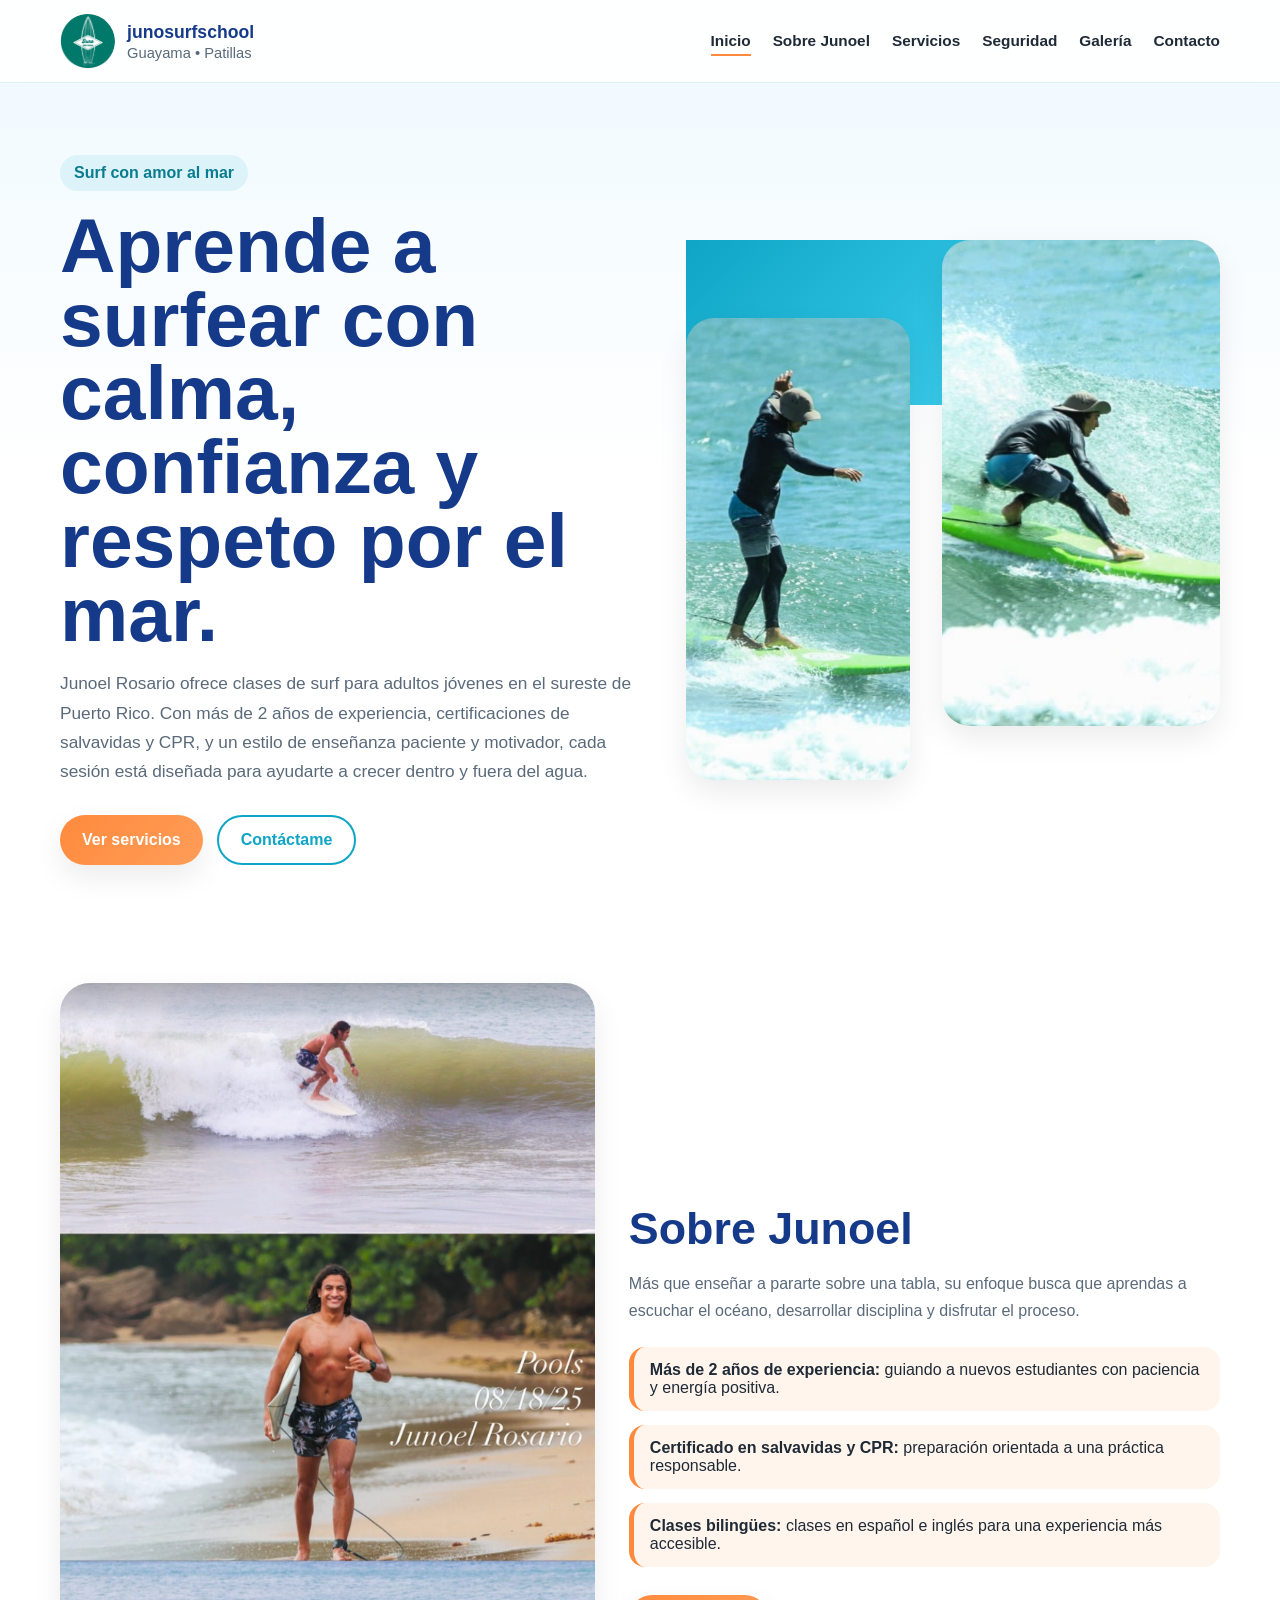
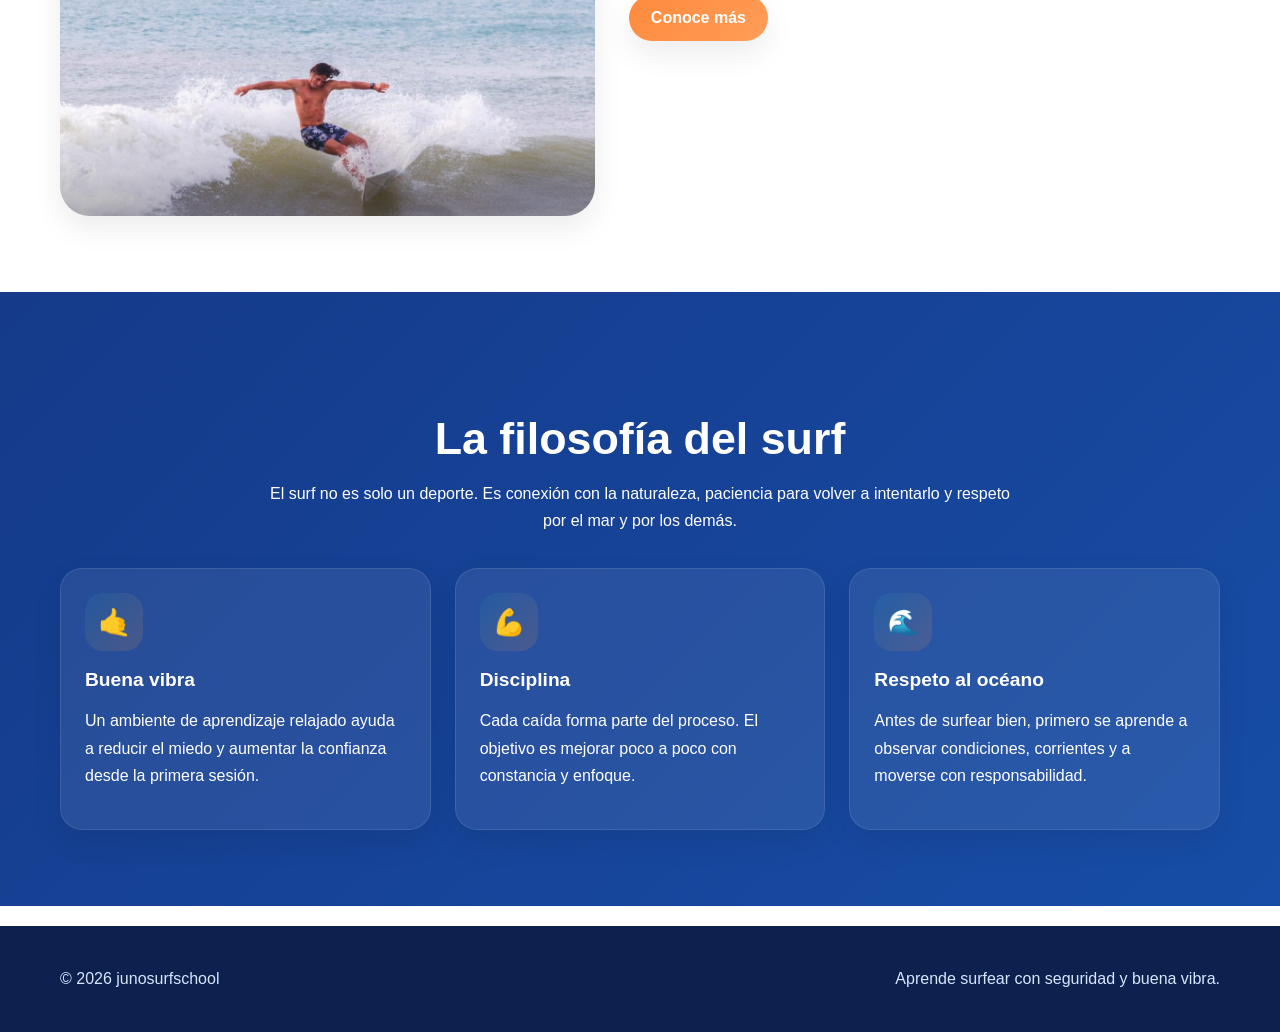
==== index.html @ af9191b1 "Proyecto de surf" ====
<!DOCTYPE html>
<html lang="es">
<head>
  <meta charset="UTF-8" />
  <meta name="viewport" content="width=device-width, initial-scale=1.0" />
  <title>junosurfschool | Inicio</title>
  <meta name="description" content="Clases de surf en Guayama y Patillas con Junoel Rosario. Sitio web informativo del proyecto final de COTI 4210." />
  <link rel="stylesheet" href="style.css" />
</head>
<body>
  <header class="site-header">
    <div class="container navbar">
      <a class="logo-wrap" href="index.html">
        <div class="logo-badge"><img src="Logo.png" alt="Logo"></div>
        <div class="logo-text">
          <h1>junosurfschool</h1>
          <p>Guayama • Patillas</p>
        </div>
      </a>
      <nav class="nav-links">
        <a class="active" href="index.html">Inicio</a>
        <a href="about.html">Sobre Junoel</a>
        <a href="services.html">Servicios</a>
        <a href="safety.html">Seguridad</a>
        <a href="gallery.html">Galería</a>
        <a href="contact.html">Contacto</a>
      </nav>
    </div>
  </header>
  <main>
    <section class="hero">
      <div class="container hero-grid">
        <div>
          <span class="eyebrow">Surf con amor al mar</span>
          <h2>Aprende a surfear con calma, confianza y respeto por el mar.</h2>
          <p>
            Junoel Rosario ofrece clases de surf para adultos jóvenes en el sureste de Puerto Rico. Con más de 2 años de experiencia,
            certificaciones de salvavidas y CPR, y un estilo de enseñanza paciente y motivador, cada sesión está diseñada para
            ayudarte a crecer dentro y fuera del agua.
          </p>
          <div class="hero-actions">
            <a class="btn" href="services.html">Ver servicios</a>
            <a class="btn-outline" href="contact.html">Contáctame</a>
          </div>
        </div>
        <div class="hero-card">
          <div class="wave-block"></div>
          <div class="stack-left">
            <img class="ocean-photo" src="JunoSurfing.png" alt="Chicken Joe" />
          </div>
          <div class="stack-right">
            <img class="ocean-photo" src="ChickenJoe.png" alt="Junoel surfeando" />
          </div>
        </div>
      </div>
    </section>

    <section class="section">
      <div class="container split">
        <div class="photo-panel">
          <img src="Junoel.png" alt="Instructor Junoel Rosario" />
        </div>
        <div>
          <div class="section-heading" style="text-align:left; margin:0 0 10px;">
            <h3>Sobre Junoel</h3>
            <p>Más que enseñar a pararte sobre una tabla, su enfoque busca que aprendas a escuchar el océano, desarrollar disciplina y disfrutar el proceso.</p>
          </div>
          <div class="info-list">
            <div class="info-pill"><strong>Más de 2 años de experiencia:</strong> guiando a nuevos estudiantes con paciencia y energía positiva.</div>
            <div class="info-pill"><strong>Certificado en salvavidas y CPR:</strong> preparación orientada a una práctica responsable.</div>
            <div class="info-pill"><strong>Clases bilingües:</strong> clases en español e inglés para una experiencia más accesible.</div>
          </div>
          <div class="hero-actions">
            <a class="btn" href="about.html">Conoce más</a>
          </div>
        </div>
      </div>
    </section>

    <section class="section band">
      <div class="container">
        <div class="section-heading">
          <h3>La filosofía del surf</h3>
          <p>El surf no es solo un deporte. Es conexión con la naturaleza, paciencia para volver a intentarlo y respeto por el mar y por los demás.</p>
        </div>
        <div class="features">
          <article class="card">
            <div class="card-icon">🤙</div>
            <h4>Buena vibra</h4>
            <p>Un ambiente de aprendizaje relajado ayuda a reducir el miedo y aumentar la confianza desde la primera sesión.</p>
          </article>
          <article class="card">
            <div class="card-icon">💪</div>
            <h4>Disciplina</h4>
            <p>Cada caída forma parte del proceso. El objetivo es mejorar poco a poco con constancia y enfoque.</p>
          </article>
          <article class="card">
            <div class="card-icon">🌊</div>
            <h4>Respeto al océano</h4>
            <p>Antes de surfear bien, primero se aprende a observar condiciones, corrientes y a moverse con responsabilidad.</p>
          </article>
        </div>
      </div>
    </section>
  </main>

  <footer class="site-footer">
    <div class="container footer-grid">
      <p>© 2026 junosurfschool</p>
      <p>Aprende surfear con seguridad y buena vibra.</p>
    </div>
  </footer>
</body>
</html>
---- style.css ----
:root {
  --navy: #153a8a;
  --ocean: #0ea5c6;
  --teal: #0b7c8f;
  --sunset: #ff8a3d;
  --foam: #f5fbff;
  --sand: #fff5ec;
  --text: #1f2a37;
  --muted: #5a6a7a;
  --white: #ffffff;
  --shadow: 0 12px 30px rgba(0, 0, 0, 0.08);
  --radius: 22px;
  --max: 1160px;
}

* {
  box-sizing: border-box;
}

html {
  scroll-behavior: smooth;
}

body {
  margin: 0;
  font-family: Arial, Helvetica, sans-serif;
  color: var(--text);
  background: linear-gradient(180deg, #eef9ff 0%, #ffffff 18%, #ffffff 100%);
}

a {
  color: inherit;
  text-decoration: none;
}

img {
  max-width: 100%;
  display: block;
}

.container {
  width: min(92%, var(--max));
  margin: 0 auto;
}

.site-header {
  position: sticky;
  top: 0;
  z-index: 1000;
  background: rgba(255, 255, 255, 0.93);
  backdrop-filter: blur(10px);
  border-bottom: 1px solid rgba(14, 165, 198, 0.12);
}

.navbar {
  display: flex;
  align-items: center;
  justify-content: space-between;
  min-height: 82px;
  gap: 16px;
}

.logo-wrap {
  display: flex;
  align-items: center;
  gap: 12px;
}

.logo-badge {
  width: 55px;
  height: 55px;
  border-radius: 50%;
  overflow: hidden;
}

.logo-badge img {
  width: 100%;
  height: 100%;
  object-fit: cover;
}

.logo-text h1 {
  font-size: 1.1rem;
  margin: 0;
  color: var(--navy);
}

.logo-text p {
  margin: 2px 0 0;
  color: var(--muted);
  font-size: 0.92rem;
}

.nav-links {
  display: flex;
  gap: 22px;
  align-items: center;
}

.nav-links a {
  color: var(--text);
  font-weight: 600;
  font-size: 0.96rem;
  position: relative;
}

.nav-links a::after {
  content: "";
  position: absolute;
  left: 0;
  bottom: -6px;
  width: 0;
  height: 2px;
  background: var(--sunset);
  transition: width 0.25s ease;
}

.nav-links a:hover::after,
.nav-links a.active::after {
  width: 100%;
}

.btn,
.btn-outline {
  display: inline-flex;
  align-items: center;
  justify-content: center;
  padding: 14px 22px;
  border-radius: 999px;
  font-weight: 700;
  transition: transform 0.2s ease, opacity 0.2s ease, background 0.2s ease;
}

.btn {
  background: linear-gradient(135deg, var(--sunset), #ff9d58);
  color: var(--white);
  box-shadow: var(--shadow);
}

.btn-outline {
  border: 2px solid var(--ocean);
  color: var(--ocean);
  background: var(--white);
}

.btn:hover,
.btn-outline:hover {
  transform: translateY(-2px);
  opacity: 0.95;
}

.hero {
  padding: 72px 0 42px;
}

.hero-grid {
  display: grid;
  grid-template-columns: 1.05fr 0.95fr;
  gap: 36px;
  align-items: center;
}

.eyebrow {
  display: inline-block;
  background: rgba(14, 165, 198, 0.1);
  color: var(--teal);
  border-radius: 999px;
  padding: 9px 14px;
  font-weight: 700;
  margin-bottom: 18px;
}

.hero h2 {
  font-size: clamp(2.4rem, 6vw, 4.8rem);
  line-height: 0.96;
  color: var(--navy);
  margin: 0 0 18px;
}

.hero p {
  color: var(--muted);
  font-size: 1.08rem;
  line-height: 1.7;
}

.hero-actions {
  display: flex;
  gap: 14px;
  margin-top: 28px;
  flex-wrap: wrap;
}

.hero-card {
  position: relative;
  min-height: 540px;
}

.stack-left,
.stack-right {
  position: absolute;
  overflow: hidden;
  border-radius: 28px;
  box-shadow: var(--shadow);
}

.stack-left {
  width: 42%;
  left: 0;
  top: 78px;
  bottom: 0;
}

.stack-right {
  width: 52%;
  right: 0;
  top: 0;
  bottom: 54px;
}

.wave-block {
  position: absolute;
  top: 0;
  left: 0;
  width: 62%;
  height: 165px;
  border-radius: 0 0 34px 0;
  background: linear-gradient(135deg, var(--ocean), #3fd0ef);
}

.ocean-photo {
  width: 100%;
  height: 100%;
  object-fit: cover;
}

.section {
  padding: 76px 0;
}

.section-heading {
  text-align: center;
  max-width: 760px;
  margin: 0 auto 34px;
}

.section-heading h3 {
  font-size: clamp(1.8rem, 4vw, 2.8rem);
  color: var(--navy);
  margin-bottom: 12px;
}

.section-heading p {
  color: var(--muted);
  line-height: 1.7;
}

.features {
  display: grid;
  grid-template-columns: repeat(3, 1fr);
  gap: 24px;
}

.card {
  background: var(--white);
  border-radius: var(--radius);
  box-shadow: var(--shadow);
  padding: 24px;
}

.card-icon {
  width: 58px;
  height: 58px;
  border-radius: 18px;
  display: grid;
  place-items: center;
  font-size: 1.6rem;
  margin-bottom: 18px;
  background: linear-gradient(135deg, rgba(14, 165, 198, 0.12), rgba(255, 138, 61, 0.16));
}

.card h4 {
  margin: 0 0 12px;
  color: var(--navy);
  font-size: 1.2rem;
}

.card p,
.card li {
  color: var(--muted);
  line-height: 1.7;
}

.split {
  display: grid;
  grid-template-columns: 0.95fr 1.05fr;
  gap: 34px;
  align-items: center;
}

.photo-panel {
  overflow: hidden;
  border-radius: 30px;
  min-height: 460px;
  box-shadow: var(--shadow);
}

.photo-panel img {
  width: 100%;
  height: 100%;
  object-fit: cover;
}

.info-list {
  display: grid;
  gap: 14px;
  margin-top: 22px;
}

.info-pill {
  background: var(--sand);
  border-left: 5px solid var(--sunset);
  padding: 14px 16px;
  border-radius: 16px;
  color: var(--text);
}

.band {
  background: linear-gradient(135deg, var(--navy), #174da6);
  color: var(--white);
}

.band .section-heading h3,
.band .section-heading p,
.band h4,
.band p,
.band li {
  color: var(--white);
}

.band .card {
  background: rgba(255, 255, 255, 0.08);
  border: 1px solid rgba(255, 255, 255, 0.1);
}

.gallery-grid {
  display: grid;
  grid-template-columns: repeat(3, 1fr);
  gap: 18px;
}

.gallery-grid .card {
  padding: 0;
  overflow: hidden;
}

.gallery-grid img {
  width: 100%;
  height: 260px;
  object-fit: cover;
}

.gallery-caption {
  padding: 16px 18px 20px;
}

.contact-box {
  display: grid;
  grid-template-columns: 1fr 1fr;
  gap: 26px;
}

.contact-list {
  display: grid;
  gap: 16px;
}

.contact-item {
  display: flex;
  gap: 14px;
  align-items: flex-start;
}

.contact-item span {
  font-size: 1.4rem;
}

.site-footer {
  background: #0c214e;
  color: #d7e6ff;
  padding: 28px 0;
  margin-top: 20px;
}

.footer-grid {
  display: flex;
  justify-content: space-between;
  gap: 16px;
  align-items: center;
  flex-wrap: wrap;
}

.page-hero {
  padding: 68px 0 32px;
}

.page-banner {
  background: linear-gradient(135deg, rgba(14,165,198,0.12), rgba(255,138,61,0.18));
  border-radius: 34px;
  padding: 48px;
}

.page-banner h2 {
  font-size: clamp(2rem, 4vw, 3.4rem);
  margin: 0 0 12px;
  color: var(--navy);
}

.page-banner p {
  color: var(--muted);
  max-width: 780px;
  line-height: 1.8;
}

.two-col {
  display: grid;
  grid-template-columns: 1fr 1fr;
  gap: 24px;
}

ul.clean {
  padding-left: 20px;
}

.highlight {
  color: var(--ocean);
  font-weight: 700;
}

.small-note {
  font-size: 0.95rem;
  color: var(--muted);
}

@media (max-width: 900px) {
  .hero-grid,
  .split,
  .contact-box,
  .two-col,
  .features,
  .gallery-grid {
    grid-template-columns: 1fr;
  }

  .hero-card {
    min-height: 460px;
  }

  .nav-links {
    position: fixed;
    inset: 82px 0 auto 0;
    background: white;
    flex-direction: column;
    padding: 22px;
    box-shadow: var(--shadow);
    display: none;
  }

  .nav-links.open {
    display: flex;
  }

}

@media (max-width: 640px) {
  .hero {
    padding-top: 34px;
  }

  .page-banner,
  .card {
    padding: 22px;
  }

  .stack-left {
    width: 46%;
  }

  .stack-right {
    width: 50%;
  }

  .hero h2 {
    line-height: 1.03;
  }
}
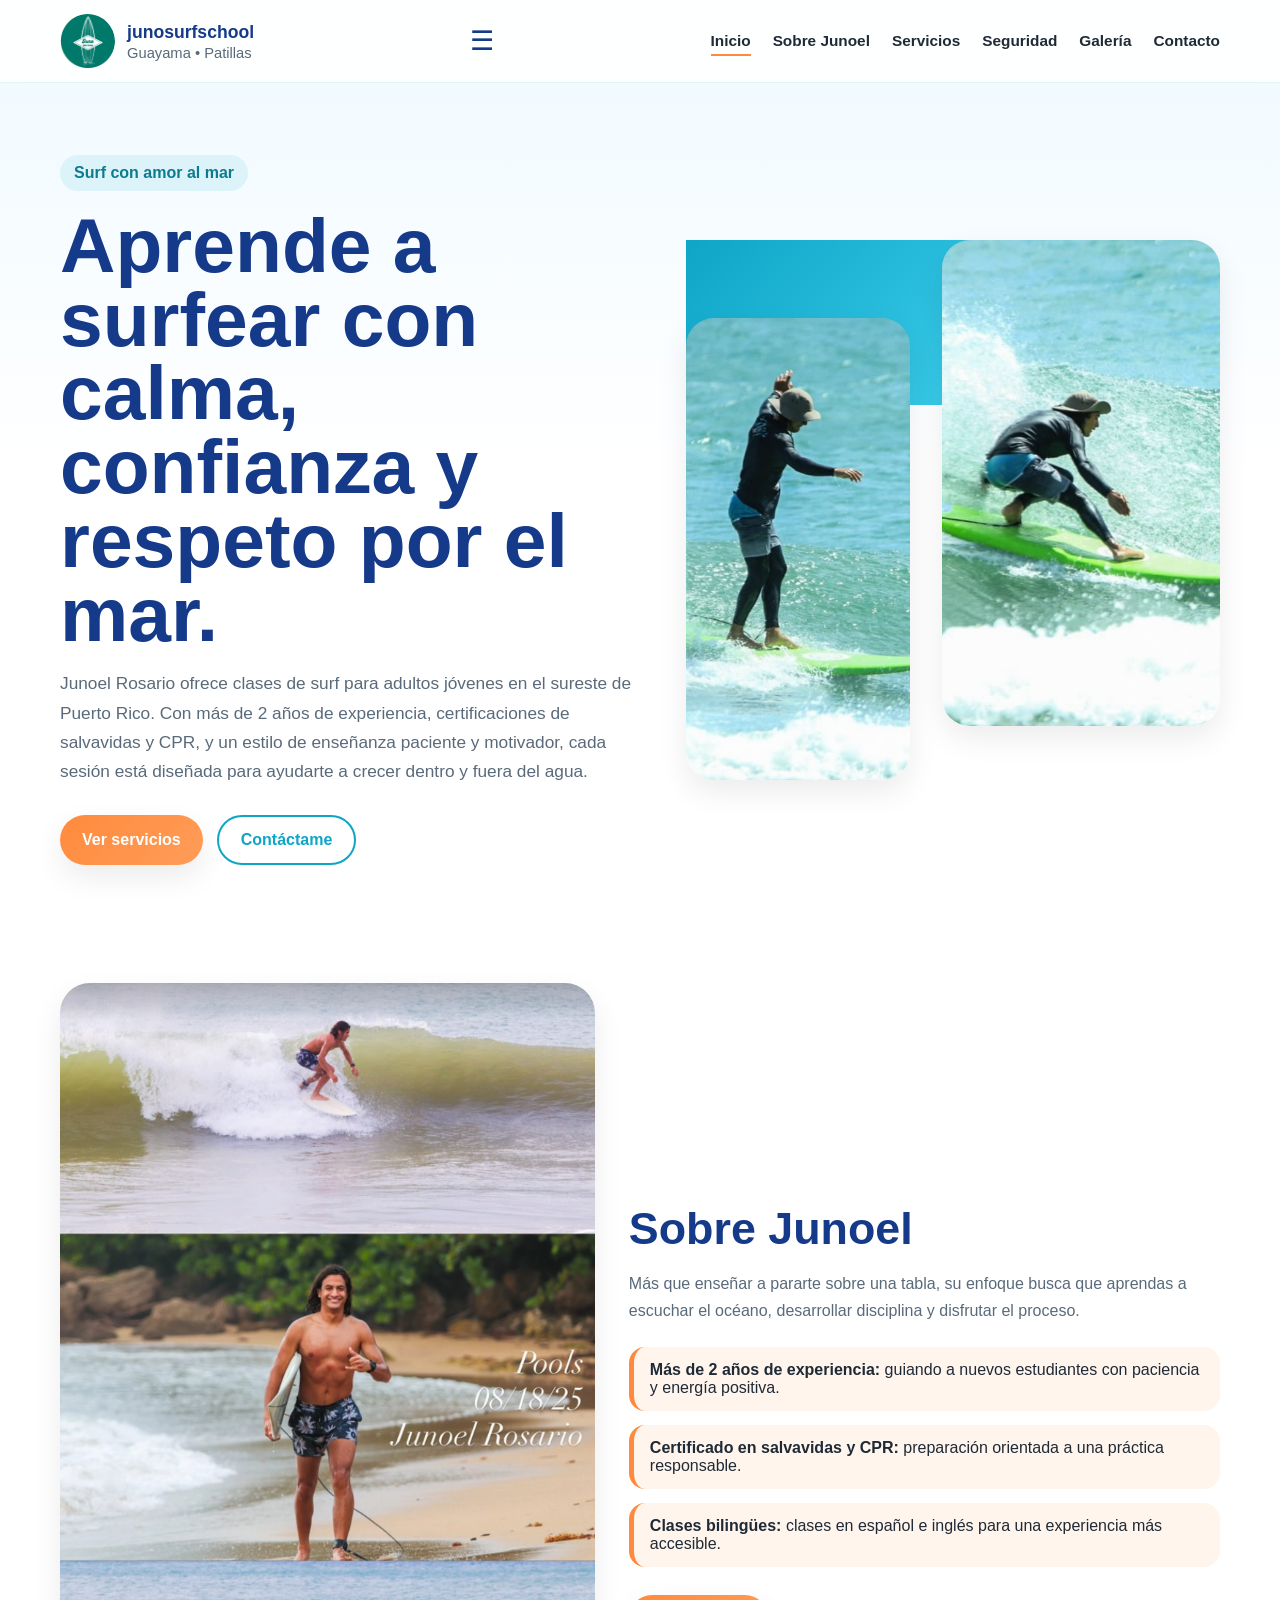
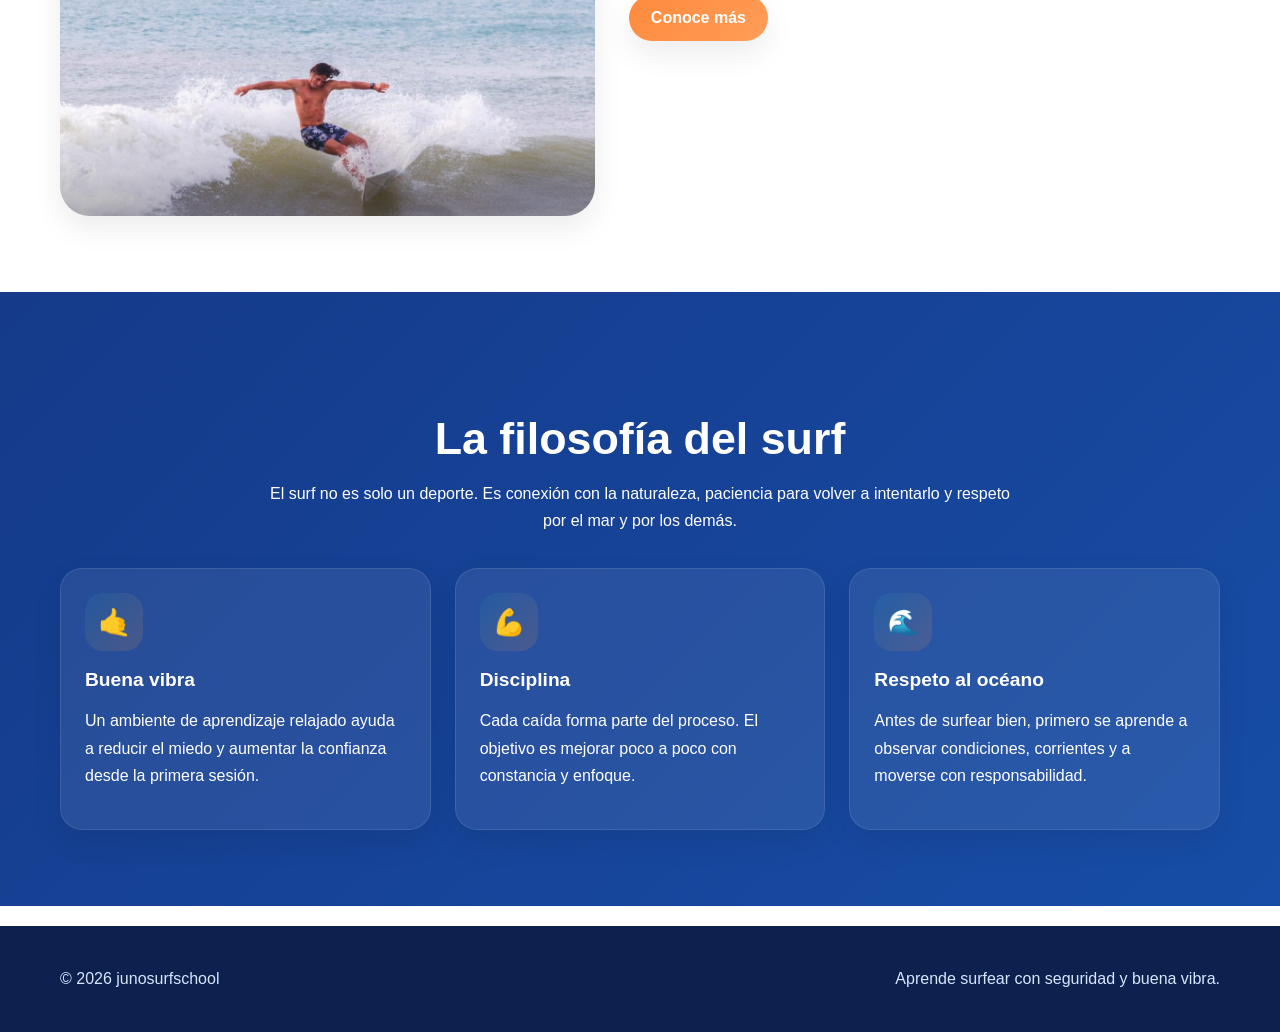
==== commit 22c5d125: "Proyecto casi terminado" ====
--- a/index.html
+++ b/index.html
@@ -11,12 +11,13 @@
   <header class="site-header">
     <div class="container navbar">
       <a class="logo-wrap" href="index.html">
-        <div class="logo-badge"><img src="Logo.png" alt="Logo"></div>
+        <div class="logo-badge"><img src="img/Logo.png" alt="Logo"></div>
         <div class="logo-text">
           <h1>junosurfschool</h1>
           <p>Guayama • Patillas</p>
         </div>
       </a>
+      <button class="menu-toggle" aria-label="Abrir menú">☰</button>
       <nav class="nav-links">
         <a class="active" href="index.html">Inicio</a>
         <a href="about.html">Sobre Junoel</a>
@@ -46,10 +47,10 @@
         <div class="hero-card">
           <div class="wave-block"></div>
           <div class="stack-left">
-            <img class="ocean-photo" src="JunoSurfing.png" alt="Chicken Joe" />
+            <img class="ocean-photo" src="img/JunoSurfing.png" alt="Chicken Joe" />
           </div>
           <div class="stack-right">
-            <img class="ocean-photo" src="ChickenJoe.png" alt="Junoel surfeando" />
+            <img class="ocean-photo" src="img/ChickenJoe.png" alt="Junoel surfeando" />
           </div>
         </div>
       </div>
@@ -58,7 +59,7 @@
     <section class="section">
       <div class="container split">
         <div class="photo-panel">
-          <img src="Junoel.png" alt="Instructor Junoel Rosario" />
+          <img src="img/Junoel.png" alt="Instructor Junoel Rosario" />
         </div>
         <div>
           <div class="section-heading" style="text-align:left; margin:0 0 10px;">
@@ -110,5 +111,6 @@
       <p>Aprende surfear con seguridad y buena vibra.</p>
     </div>
   </footer>
+  <script src="script.js"></script>
 </body>
 </html>
--- a/style.css
+++ b/style.css
@@ -120,6 +120,15 @@
   width: 100%;
 }
 
+.menu-toggle {
+  display: none;
+  background: none;
+  border: none;
+  font-size: 1.7rem;
+  cursor: pointer;
+  color: var(--navy);
+}
+
 .btn,
 .btn-outline {
   display: inline-flex;
@@ -471,6 +480,10 @@
 
 }
 
+.menu-toggle {
+    display: block;
+  }
+
 @media (max-width: 640px) {
   .hero {
     padding-top: 34px;
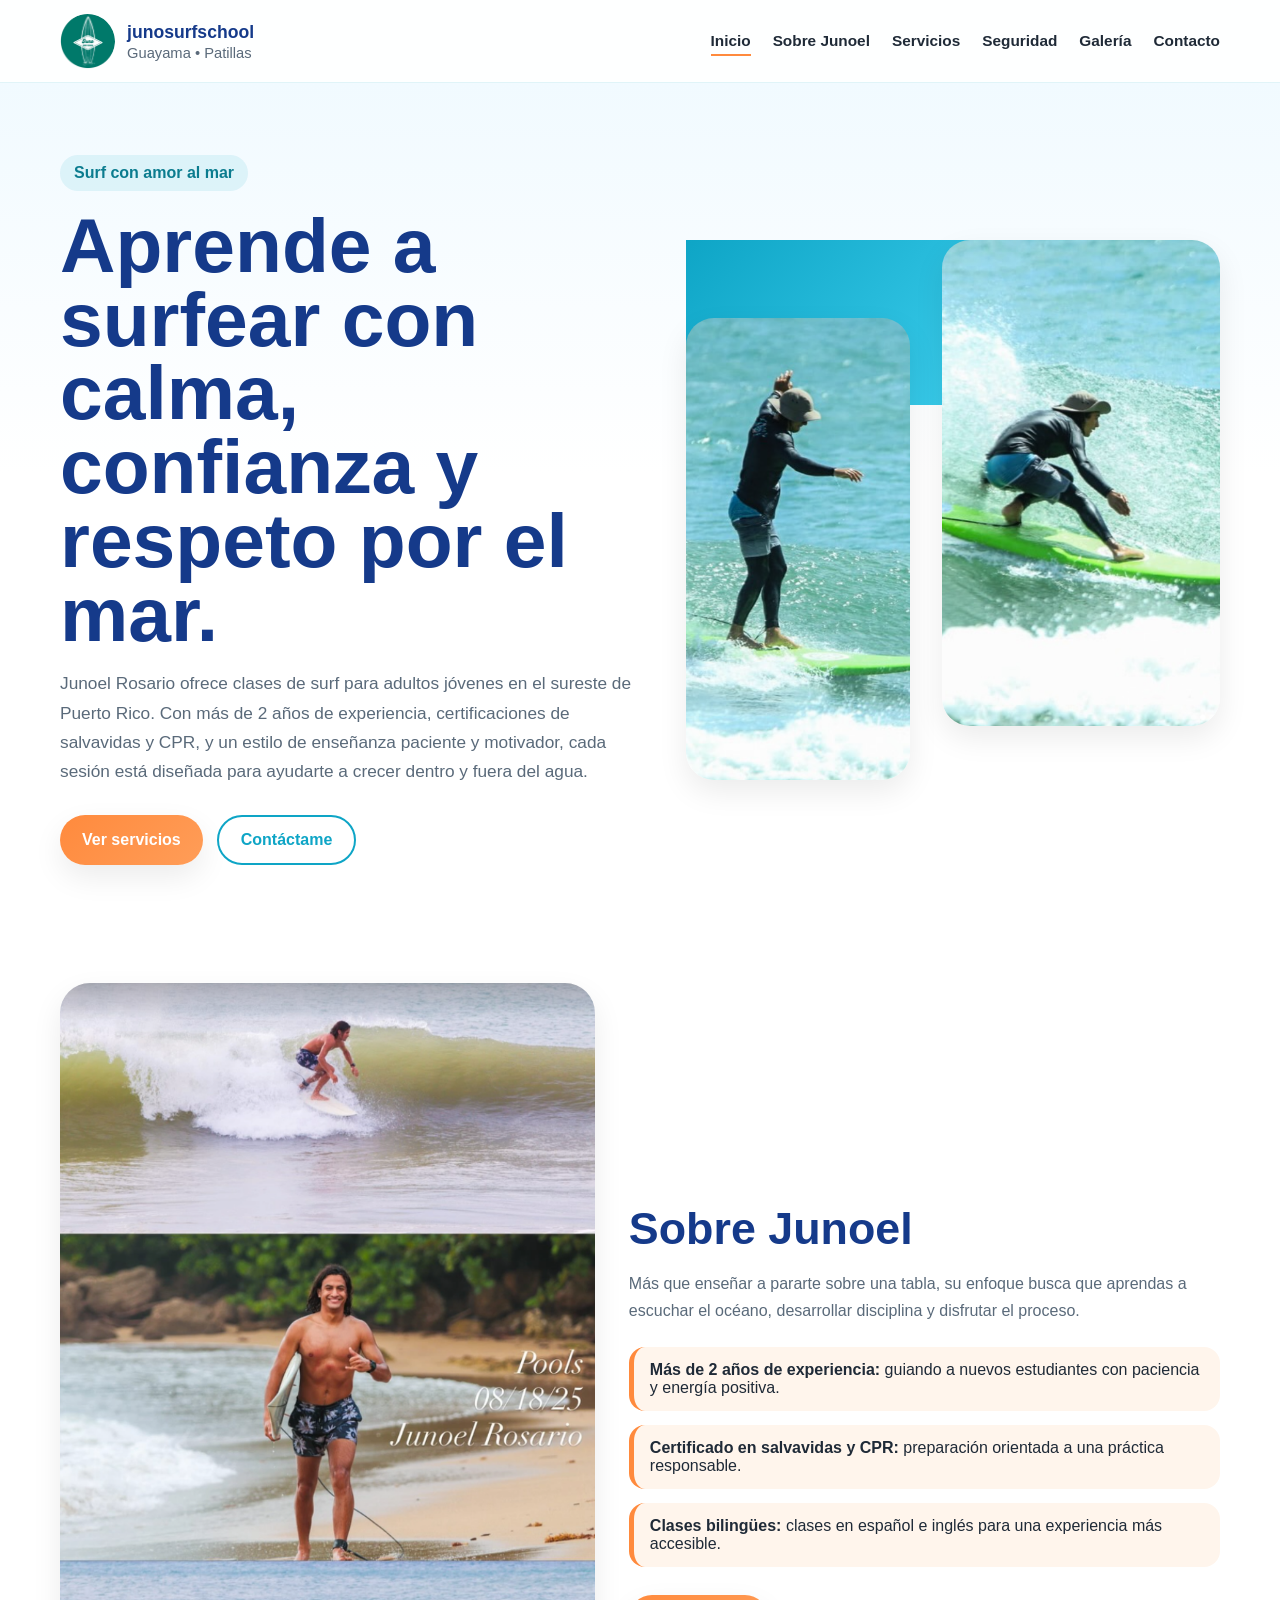
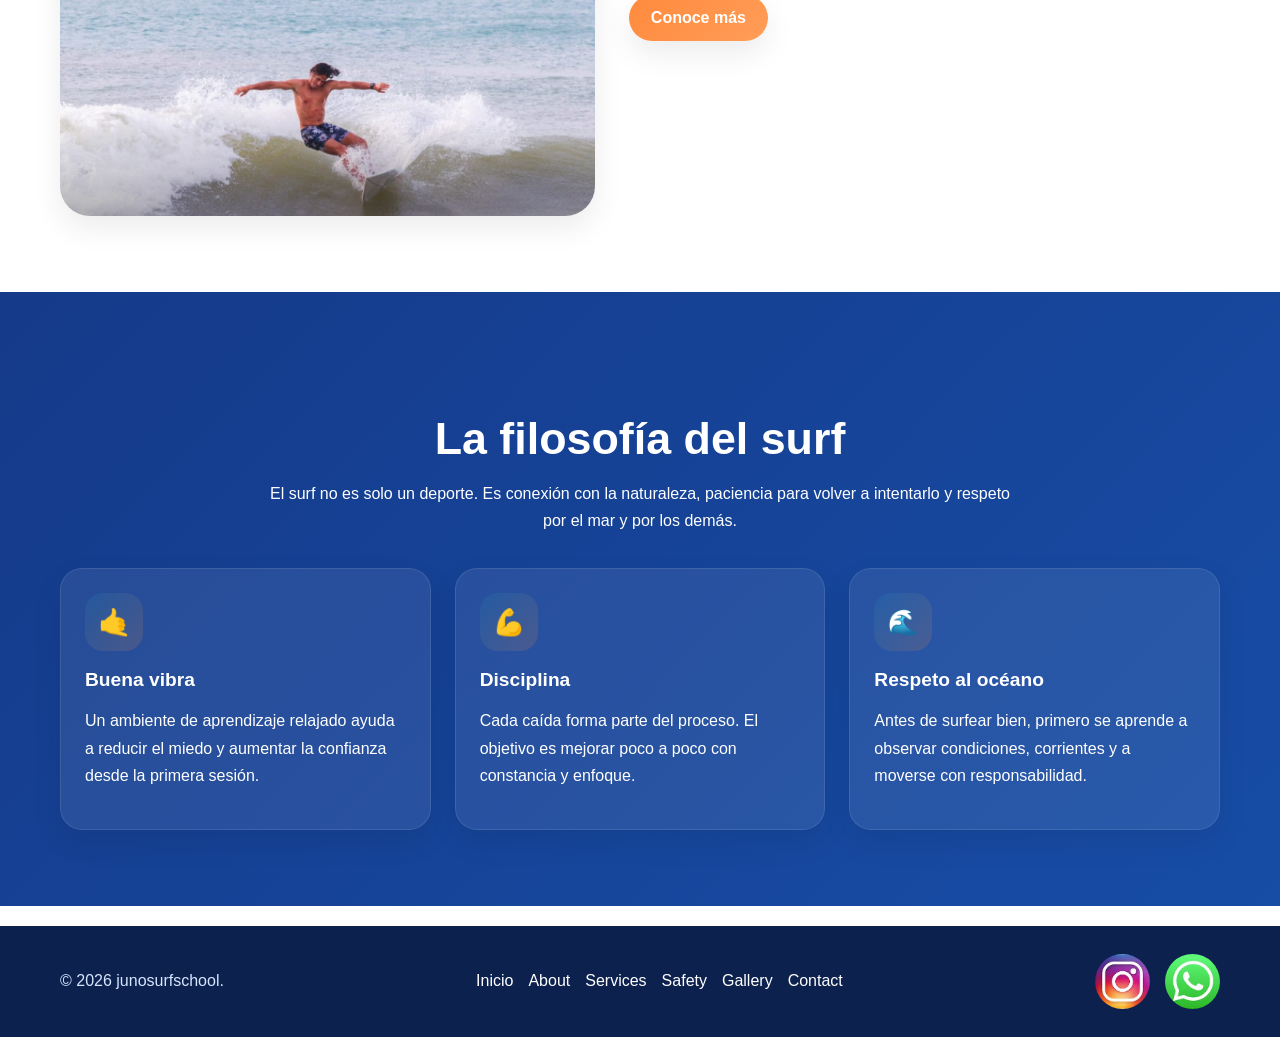
==== commit a7198c32: "actualizar" ====
--- a/index.html
+++ b/index.html
@@ -106,11 +106,26 @@
   </main>
 
   <footer class="site-footer">
-    <div class="container footer-grid">
-      <p>© 2026 junosurfschool</p>
-      <p>Aprende surfear con seguridad y buena vibra.</p>
+  <div class="container footer-grid">
+    <div>
+      <p>© 2026 junosurfschool.</p>
     </div>
-  </footer>
+    <div class="footer-links">
+      <a href="index.html">Inicio</a>
+      <a href="about.html">About</a>
+      <a href="services.html">Services</a>
+      <a href="safety.html">Safety</a>
+      <a href="gallery.html">Gallery</a>
+      <a href="contact.html">Contact</a>
+    </div>
+    <div class="social-links">
+      <a href="https://instagram.com/junosurfschool/" target="_blank">
+        <div class="logo-badge"><img src="img/instalogo.png" alt="Instagram"></div></a>
+      <a href="https://wa.me/19393196649" target="_blank">
+        <div class="logo-badge"><img src="img/logowhat.png" alt="Whatsapp"></div></a>
+    </div>
+  </div>
+</footer>
   <script src="script.js"></script>
 </body>
 </html>
--- a/style.css
+++ b/style.css
@@ -408,6 +408,41 @@
   flex-wrap: wrap;
 }
 
+.footer-links,
+.social-links {
+  display: flex;
+  align-items: center;
+  gap: 15px;
+}
+
+.social-badge {
+  width: 45px;
+  height: 45px;
+  border-radius: 50%;
+  overflow: hidden;
+}
+
+.social-badge img {
+  width: 100%;
+  height: 100%;
+  object-fit: cover;
+}
+
+.social-badge:hover {
+  transform: scale(1.08);
+}
+
+.footer-links a,
+.social-links a {
+  color: white;
+  text-decoration: none;
+}
+
+.footer-links a:hover,
+.social-links a:hover {
+  color: #ff8a3d;
+}
+
 .page-hero {
   padding: 68px 0 32px;
 }
@@ -451,6 +486,11 @@
 }
 
 @media (max-width: 900px) {
+
+.menu-toggle {
+    display: block;
+  }
+
   .hero-grid,
   .split,
   .contact-box,
@@ -480,10 +520,6 @@
 
 }
 
-.menu-toggle {
-    display: block;
-  }
-
 @media (max-width: 640px) {
   .hero {
     padding-top: 34px;
